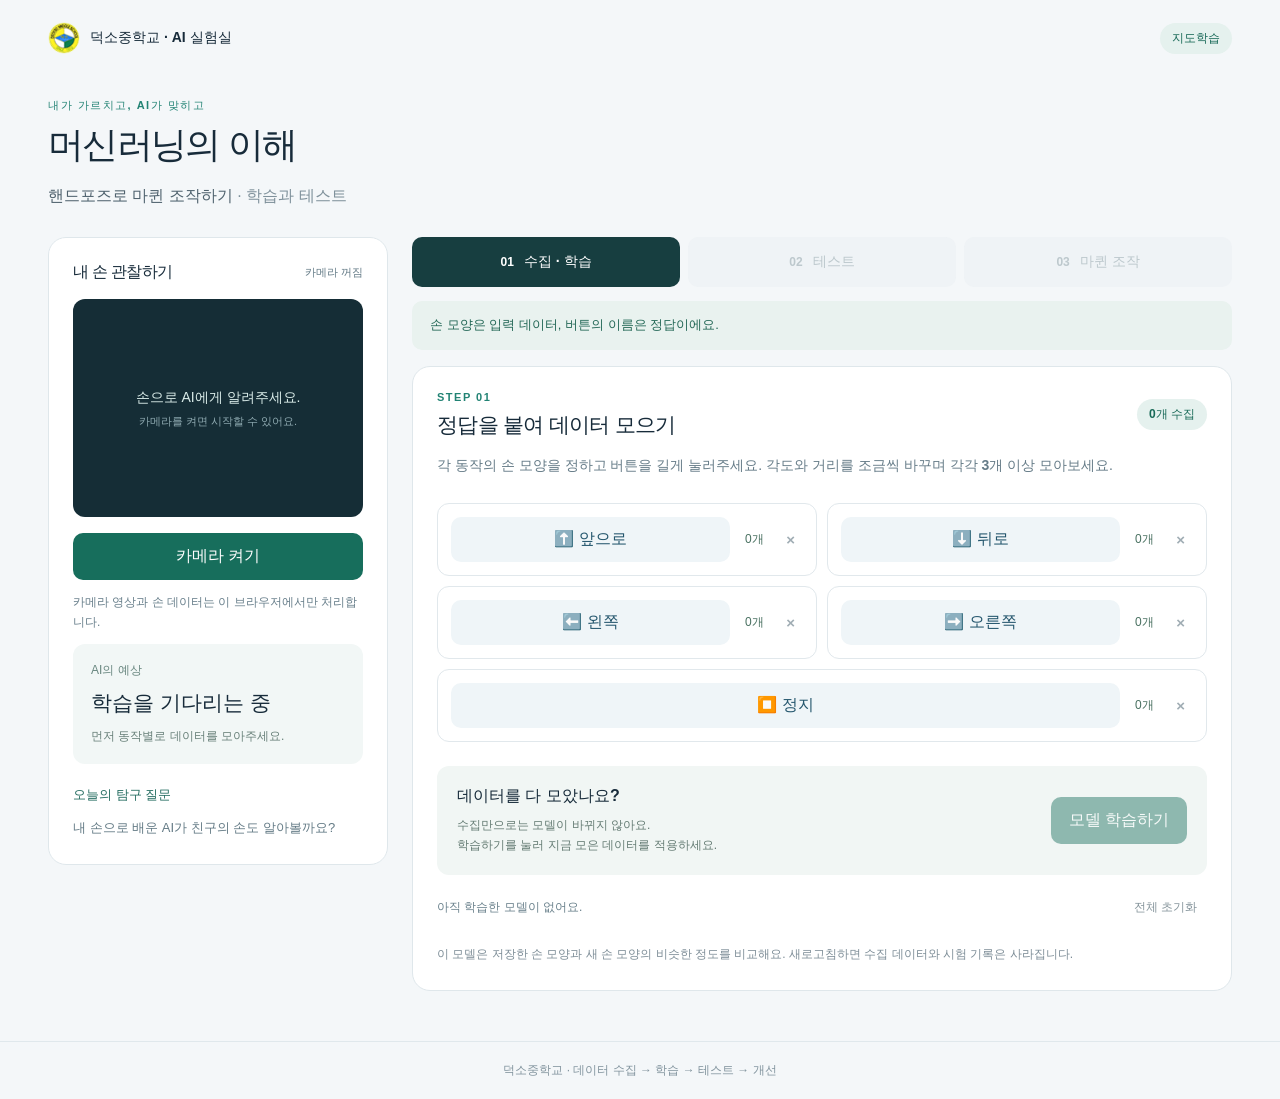
==== index.html @ 1fb64fad "Build supervised learning lab with separate training and testing" ====
<!doctype html>
<html lang="ko">
<head>
  <meta charset="utf-8"><meta name="viewport" content="width=device-width,initial-scale=1">
  <title>머신러닝의 이해 · 학습과 테스트</title>
  <link rel="icon" href="favicon.svg" type="image/svg+xml">
  <link rel="stylesheet" href="style.css">
</head>
<body>
<header><div class="brand"><img src="favicon.svg" alt="덕소중학교"><span>덕소중학교 · AI 실험실</span></div><span class="tag">지도학습</span></header>
<section class="intro"><p class="eyebrow">내가 가르치고, AI가 맞히고</p><h1>머신러닝의 이해</h1><p>핸드포즈로 마퀸 조작하기 <span>· 학습과 테스트</span></p></section>
<main>
  <aside class="camera-card">
    <div class="camera-heading"><h2>내 손 관찰하기</h2><span id="hand-status">카메라 꺼짐</span></div>
    <div class="camera"><video id="video" autoplay playsinline muted></video><canvas id="overlay" width="640" height="480"></canvas><div id="camera-placeholder">손으로 AI에게 알려주세요.<br><small>카메라를 켜면 시작할 수 있어요.</small></div></div>
    <button id="camera-start" class="primary">카메라 켜기</button>
    <p id="camera-status" role="status">카메라 영상과 손 데이터는 이 브라우저에서만 처리합니다.</p>
    <div class="prediction"><span>AI의 예상</span><strong id="prediction">학습을 기다리는 중</strong><small id="prediction-note">먼저 동작별로 데이터를 모아주세요.</small></div>
    <div class="tip"><b>오늘의 탐구 질문</b><p>내 손으로 배운 AI가 친구의 손도 알아볼까요?</p></div>
  </aside>
  <section class="workspace">
    <nav class="steps" aria-label="수업 단계"><button id="tab-learn" aria-current="step">01 <span>수집 · 학습</span></button><button id="tab-test" disabled>02 <span>테스트</span></button><button id="tab-robot" disabled>03 <span>마퀸 조작</span></button></nav>
    <div id="notice" role="status" aria-live="polite">손 모양은 입력 데이터, 버튼의 이름은 정답이에요.</div>
    <section id="panel-learn" class="panel">
      <div class="section-title"><div><p class="eyebrow">STEP 01</p><h2>정답을 붙여 데이터 모으기</h2></div><span id="total" class="pill">0개 수집</span></div>
      <p class="description">각 동작의 손 모양을 정하고 버튼을 길게 눌러주세요. 각도와 거리를 조금씩 바꾸며 <b>각각 3개 이상</b> 모아보세요.</p>
      <div id="gesture-grid" class="gesture-grid"></div>
      <div class="train-box"><div><h3>데이터를 다 모았나요?</h3><p>수집만으로는 모델이 바뀌지 않아요.<br>학습하기를 눌러 지금 모은 데이터를 적용하세요.</p></div><button id="train" class="primary" disabled>모델 학습하기</button></div>
      <div class="bottom-line"><span id="model-status">아직 학습한 모델이 없어요.</span><button id="reset" class="text-button">전체 초기화</button></div>
      <p class="footnote">이 모델은 저장한 손 모양과 새 손 모양의 비슷한 정도를 비교해요. 새로고침하면 수집 데이터와 시험 기록은 사라집니다.</p>
    </section>
    <section id="panel-test" class="panel" hidden>
      <div class="section-title"><div><p class="eyebrow">STEP 02</p><h2>처음 보는 손으로 시험하기</h2></div><span class="pill">학습 데이터에 추가 안 됨</span></div>
      <p class="description">친구에게 손을 보여달라고 해보세요. <b>실제 정답</b>을 선택한 다음 시험 기록을 남겨요. 테스트 중에는 로봇이 움직이지 않아요.</p>
      <label for="expected">이번 손 모양의 실제 정답</label><select id="expected"></select>
      <button id="record" class="primary">현재 손으로 1회 시험하기</button>
      <div class="score"><div><span>현재 모델 정답률</span><strong id="accuracy">—</strong></div><p id="score-detail">아직 시험 기록이 없어요.</p></div>
      <div class="table-wrap"><table><caption>시험 기록 · 최근 10회</caption><thead><tr><th>모델</th><th>실제 정답</th><th>AI 예상</th><th>결과</th></tr></thead><tbody id="test-results"></tbody></table></div>
      <button id="improve" class="secondary">데이터 보완하고 다시 학습하기</button>
      <div id="history" class="footnote"></div>
    </section>
    <section id="panel-robot" class="panel" hidden>
      <p class="eyebrow">STEP 03</p><h2>학습한 모델로 마퀸 움직이기</h2>
      <p class="description">테스트한 손 모양을 로봇 명령으로 보내보세요. 마이크로비트에 <a href="MICROBIT_MAKECODE.md">MakeCode 프로그램</a>이 설치되어 있어야 해요.</p>
      <p id="bluetooth-status" class="connection" role="status">기기 연결 대기 중</p>
      <div class="actions"><button id="connect" class="secondary">기기 연결</button><button id="disconnect" class="secondary" disabled>연결 해제</button></div>
      <div class="actions"><button id="robot-start" class="primary" disabled>마퀸 조작 시작</button><button id="robot-stop" class="danger">정지</button></div>
      <p id="robot-status" role="status">조작 시작을 누르기 전에는 명령을 보내지 않아요.</p>
      <p class="footnote">학습·테스트로 돌아가거나 손이 보이지 않으면 정지 명령을 보냅니다. 블루투스 연결은 유지하며 다시 학습할 수 있어요.</p>
    </section>
  </section>
</main>
<footer>덕소중학교 · 데이터 수집 → 학습 → 테스트 → 개선</footer>
<script src="model.js"></script><script type="module" src="app.js"></script>
</body></html>
---- style.css ----
:root{font-family:ui-sans-serif,-apple-system,BlinkMacSystemFont,"Apple SD Gothic Neo","Malgun Gothic",sans-serif;color:#172b3a;background:#f4f7f9;font-synthesis:none}*{box-sizing:border-box}body{margin:0}button,select{font:inherit}button{cursor:pointer;border:0;border-radius:10px;padding:13px 18px;font-weight:700;transition:background .15s}button:disabled{opacity:.45;cursor:not-allowed}button:focus-visible,select:focus-visible{outline:3px solid #eba52f;outline-offset:3px}[hidden]{display:none!important}header{max-width:1240px;margin:auto;padding:22px 28px;display:flex;justify-content:space-between;align-items:center}.brand{display:flex;align-items:center;gap:10px;font-size:14px;font-weight:700}.brand img{width:32px;height:32px}.tag,.pill{background:#e5f1ee;color:#196a58;padding:7px 12px;border-radius:30px;font-size:12px;font-weight:700}.intro{max-width:1240px;margin:22px auto 30px;padding:0 28px}.eyebrow{font-size:11px!important;font-weight:800;letter-spacing:1.5px;color:#228374!important;margin:0 0 8px!important}h1{font-size:36px;letter-spacing:-1.7px;margin:0 0 10px}h2{font-size:21px;letter-spacing:-.7px;margin:0}h3{font-size:16px;margin:0 0 8px}.intro>p:last-child{font-size:16px;color:#4f626e}.intro span{color:#7f919b}main{max-width:1240px;margin:auto;padding:0 28px 50px;display:grid;grid-template-columns:340px minmax(0,1fr);gap:24px;align-items:start}.camera-card,.panel{background:white;border:1px solid #dfe7eb;border-radius:18px;padding:24px}.camera-card{position:sticky;top:20px}.camera-heading{display:flex;justify-content:space-between;align-items:center;margin-bottom:16px}.camera-heading h2{font-size:16px}.camera-heading span{font-size:11px;color:#627985}.camera{aspect-ratio:4/3;position:relative;border-radius:12px;overflow:hidden;background:#152d36;margin-bottom:16px}video,canvas{width:100%;height:100%;position:absolute;inset:0;object-fit:cover;transform:scaleX(-1)}#camera-placeholder{position:absolute;inset:0;display:grid;align-content:center;text-align:center;color:#d9ebe8;font-size:14px;line-height:1.9}#camera-placeholder small{color:#8ea9b0;font-size:11px}#camera-start{width:100%}#camera-status{font-size:12px;line-height:1.7;color:#687f8b;min-height:40px}.primary{background:#176e5c;color:white}.primary:hover:not(:disabled){background:#0d5748}.secondary{background:#edf3f5;color:#304d5e}.danger{background:#fff0ec;color:#ba4635}.prediction{background:#f2f7f6;border-radius:12px;padding:18px;display:flex;flex-direction:column;gap:10px}.prediction>span{font-size:12px;color:#68867f}.prediction strong{font-size:21px}.prediction small{font-size:12px;color:#688079;line-height:1.6}.tip{padding-top:22px;font-size:13px}.tip b{color:#256d61}.tip p{color:#647b86;line-height:1.7;margin-bottom:0}.steps{display:flex;gap:8px;margin-bottom:14px}.steps button{flex:1;background:#e8eef1;color:#7a8e97;display:flex;gap:10px;align-items:center;justify-content:center;font-size:12px;padding:16px 9px}.steps button span{font-size:14px}.steps [aria-current]{background:#173e40;color:white}#notice{padding:14px 18px;background:#e9f2ef;border-radius:10px;font-size:13px;color:#246857;margin-bottom:16px;line-height:1.6}.section-title{display:flex;justify-content:space-between;align-items:center;gap:12px}.description{font-size:14px;color:#667c88;line-height:1.85;margin:14px 0 24px;word-break:keep-all}.gesture-grid{display:grid;grid-template-columns:1fr 1fr;gap:10px}.gesture-card{border:1px solid #e1e8ec;border-radius:12px;padding:13px;display:flex;align-items:center;gap:8px}.gesture-card:last-child{grid-column:1/-1}.collect{background:#eff5f8;color:#24566d;flex:1;touch-action:none;user-select:none;padding:12px 6px;white-space:nowrap}.collect.collecting{background:#b7e5d4}.sample-count{font-size:12px;min-width:32px;text-align:center;color:#487060}.delete{background:transparent;padding:8px;color:#a0adb4;font-size:15px}.train-box{margin-top:24px;padding:20px;background:#f1f6f4;border-radius:12px;display:flex;align-items:center;gap:16px;justify-content:space-between}.train-box p{font-size:12px;line-height:1.7;color:#657c74;margin:0}.train-box button{white-space:nowrap}.bottom-line{display:flex;align-items:center;justify-content:space-between;margin-top:14px;font-size:12px;color:#69808b}.text-button{background:none;color:#85949b;font-size:12px;padding:10px}.footnote{font-size:12px;color:#7d8d97;line-height:1.8;margin:18px 0 0}label{font-size:13px;font-weight:700;display:block;margin-bottom:10px}select{padding:13px;border:1px solid #cbd8de;border-radius:8px;background:white;margin-right:8px;color:#203e4e;max-width:100%}.score{margin:24px 0;background:#edf5f2;border-radius:12px;padding:22px;display:flex;align-items:center;justify-content:space-between;gap:20px}.score span{font-size:12px;color:#58796e}.score strong{display:block;font-size:38px;color:#176e5c;margin-top:8px}.score p{font-size:13px;color:#58796e}.table-wrap{overflow:auto;margin:20px 0}table{width:100%;border-collapse:collapse;font-size:12px;text-align:left;white-space:nowrap}caption{text-align:left;margin-bottom:12px;color:#67808c}th,td{padding:12px 8px;border-bottom:1px solid #e8eef1}th{color:#7c8f98;font-weight:500}.correct{color:#19765e}.incorrect{color:#c35742}.actions{display:flex;gap:10px;margin:18px 0}.actions button{flex:1}.connection{padding:18px;background:#f0f5f7;border-radius:10px;font-size:14px}#robot-status{font-size:14px;line-height:1.7;color:#587480}a{color:#176e5c}footer{text-align:center;font-size:12px;color:#82949e;padding:20px;border-top:1px solid #e0e8ec}@media(max-width:940px){main{grid-template-columns:290px minmax(0,1fr);gap:16px}.camera-card,.panel{padding:18px}.gesture-grid{grid-template-columns:1fr}.gesture-card:last-child{grid-column:auto}.train-box{flex-direction:column;align-items:stretch}.section-title{align-items:flex-start;flex-direction:column}}@media(max-width:680px){header{padding:16px}.intro{padding:0 16px;margin:16px 0 24px}h1{font-size:30px}main{grid-template-columns:1fr;padding:0 16px 30px}.camera-card{position:static}.camera{max-height:280px}.steps button{gap:6px}.steps button span{font-size:12px}.gesture-grid{grid-template-columns:1fr 1fr}.gesture-card:last-child{grid-column:1/-1}.section-title{flex-direction:row}.section-title .pill{max-width:125px}.collect{font-size:12px}.gesture-card{padding:8px;gap:3px}.score{padding:16px}.score p{max-width:160px}#record{margin-top:12px}}
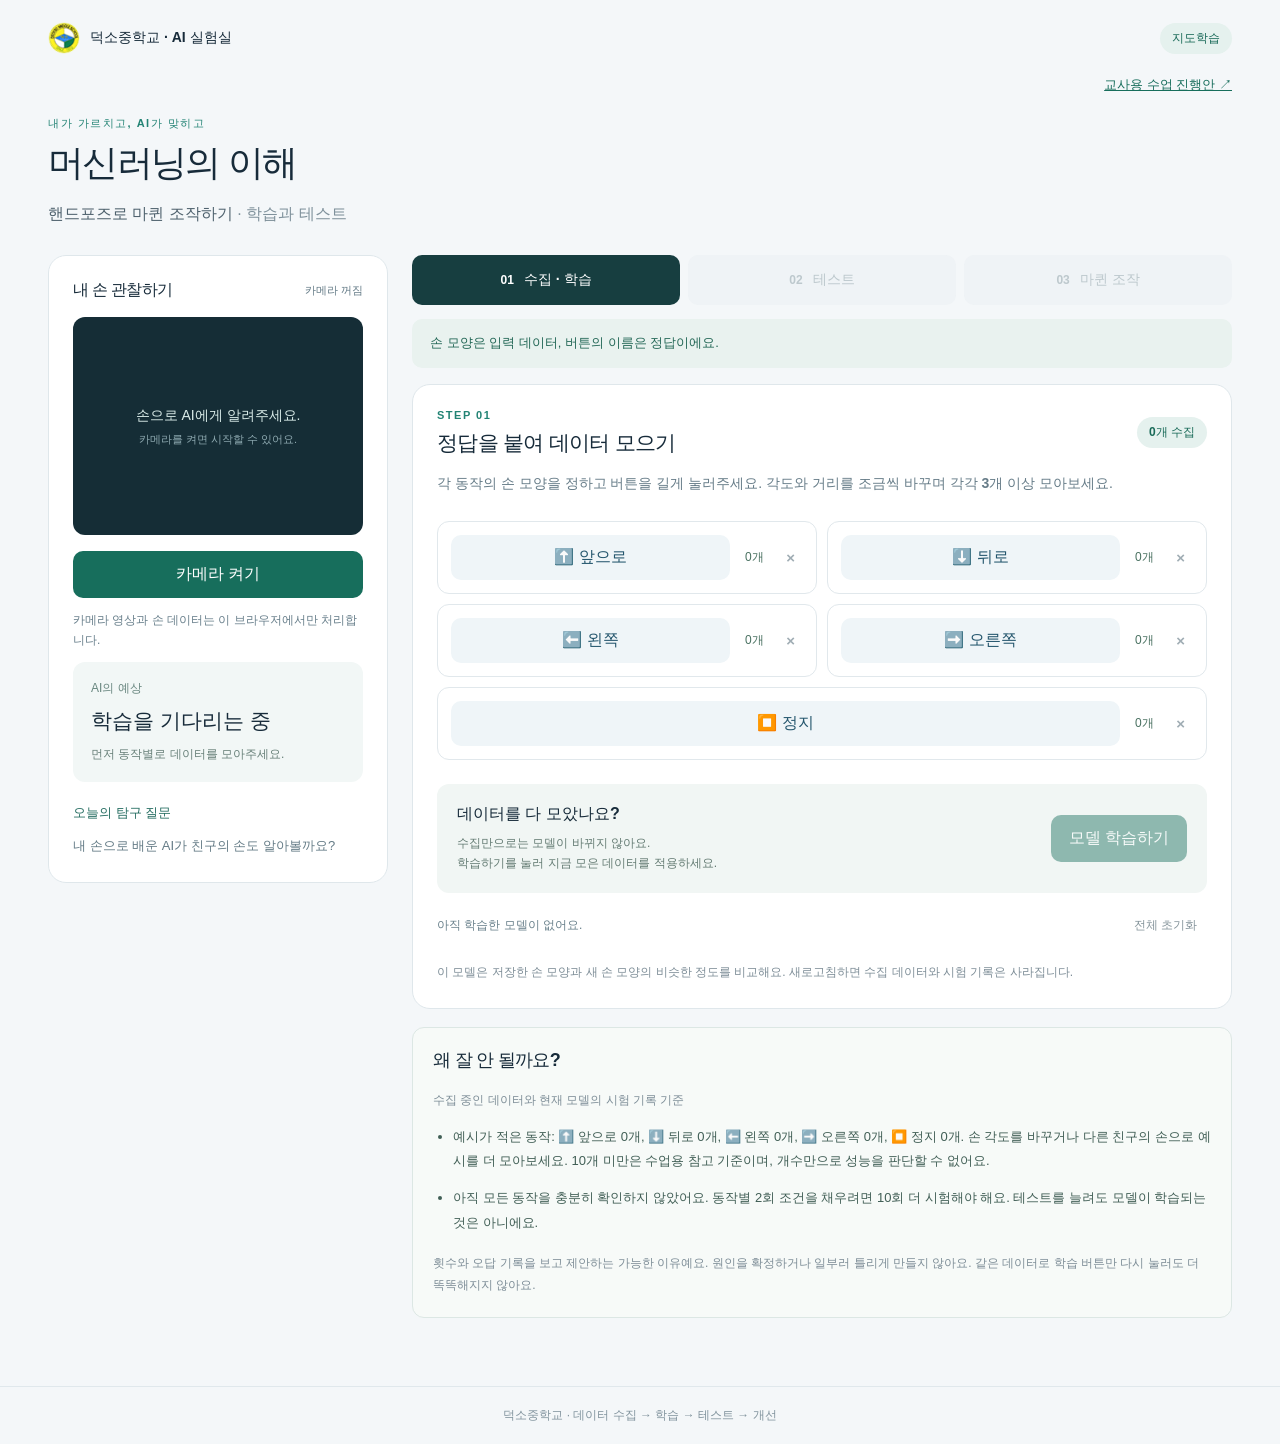
==== commit dfbcd657: "Require per-gesture tests and add learning feedback and lesson guide" ====
--- a/index.html
+++ b/index.html
@@ -8,6 +8,7 @@
 </head>
 <body>
 <header><div class="brand"><img src="favicon.svg" alt="덕소중학교"><span>덕소중학교 · AI 실험실</span></div><span class="tag">지도학습</span></header>
+<div class="guide-link"><a href="teacher-guide.html">교사용 수업 진행안 ↗</a></div>
 <section class="intro"><p class="eyebrow">내가 가르치고, AI가 맞히고</p><h1>머신러닝의 이해</h1><p>핸드포즈로 마퀸 조작하기 <span>· 학습과 테스트</span></p></section>
 <main>
   <aside class="camera-card">
@@ -32,10 +33,12 @@
     <section id="panel-test" class="panel" hidden>
       <div class="section-title"><div><p class="eyebrow">STEP 02</p><h2>처음 보는 손으로 시험하기</h2></div><span class="pill">학습 데이터에 추가 안 됨</span></div>
       <p class="description">친구에게 손을 보여달라고 해보세요. <b>실제 정답</b>을 선택한 다음 시험 기록을 남겨요. 테스트 중에는 로봇이 움직이지 않아요.</p>
+      <div class="test-checklist"><h3 id="test-progress"></h3><div id="test-counts"></div><p id="unlock-status"></p><p class="footnote">같은 손을 연속 클릭하기보다 손을 내렸다가 각도·사람을 바꿔 한 번씩 시험해요.</p></div>
       <label for="expected">이번 손 모양의 실제 정답</label><select id="expected"></select>
       <button id="record" class="primary">현재 손으로 1회 시험하기</button>
       <div class="score"><div><span>현재 모델 정답률</span><strong id="accuracy">—</strong></div><p id="score-detail">아직 시험 기록이 없어요.</p></div>
       <div class="table-wrap"><table><caption>시험 기록 · 최근 10회</caption><thead><tr><th>모델</th><th>실제 정답</th><th>AI 예상</th><th>결과</th></tr></thead><tbody id="test-results"></tbody></table></div>
+      <button id="go-robot" class="primary" disabled>마퀸 조작으로 이동</button>
       <button id="improve" class="secondary">데이터 보완하고 다시 학습하기</button>
       <div id="history" class="footnote"></div>
     </section>
@@ -48,6 +51,11 @@
       <p id="robot-status" role="status">조작 시작을 누르기 전에는 명령을 보내지 않아요.</p>
       <p class="footnote">학습·테스트로 돌아가거나 손이 보이지 않으면 정지 명령을 보냅니다. 블루투스 연결은 유지하며 다시 학습할 수 있어요.</p>
     </section>
+    <section class="feedback-card" aria-label="데이터와 오답 살펴보기">
+      <h2>왜 잘 안 될까요?</h2><p id="feedback-source" class="footnote"></p>
+      <ul id="feedback-list"></ul>
+      <p class="footnote">횟수와 오답 기록을 보고 제안하는 가능한 이유예요. 원인을 확정하거나 일부러 틀리게 만들지 않아요. 같은 데이터로 학습 버튼만 다시 눌러도 더 똑똑해지지 않아요.</p>
+    </section>
   </section>
 </main>
 <footer>덕소중학교 · 데이터 수집 → 학습 → 테스트 → 개선</footer>
--- a/style.css
+++ b/style.css
@@ -1 +1,3 @@
 :root{font-family:ui-sans-serif,-apple-system,BlinkMacSystemFont,"Apple SD Gothic Neo","Malgun Gothic",sans-serif;color:#172b3a;background:#f4f7f9;font-synthesis:none}*{box-sizing:border-box}body{margin:0}button,select{font:inherit}button{cursor:pointer;border:0;border-radius:10px;padding:13px 18px;font-weight:700;transition:background .15s}button:disabled{opacity:.45;cursor:not-allowed}button:focus-visible,select:focus-visible{outline:3px solid #eba52f;outline-offset:3px}[hidden]{display:none!important}header{max-width:1240px;margin:auto;padding:22px 28px;display:flex;justify-content:space-between;align-items:center}.brand{display:flex;align-items:center;gap:10px;font-size:14px;font-weight:700}.brand img{width:32px;height:32px}.tag,.pill{background:#e5f1ee;color:#196a58;padding:7px 12px;border-radius:30px;font-size:12px;font-weight:700}.intro{max-width:1240px;margin:22px auto 30px;padding:0 28px}.eyebrow{font-size:11px!important;font-weight:800;letter-spacing:1.5px;color:#228374!important;margin:0 0 8px!important}h1{font-size:36px;letter-spacing:-1.7px;margin:0 0 10px}h2{font-size:21px;letter-spacing:-.7px;margin:0}h3{font-size:16px;margin:0 0 8px}.intro>p:last-child{font-size:16px;color:#4f626e}.intro span{color:#7f919b}main{max-width:1240px;margin:auto;padding:0 28px 50px;display:grid;grid-template-columns:340px minmax(0,1fr);gap:24px;align-items:start}.camera-card,.panel{background:white;border:1px solid #dfe7eb;border-radius:18px;padding:24px}.camera-card{position:sticky;top:20px}.camera-heading{display:flex;justify-content:space-between;align-items:center;margin-bottom:16px}.camera-heading h2{font-size:16px}.camera-heading span{font-size:11px;color:#627985}.camera{aspect-ratio:4/3;position:relative;border-radius:12px;overflow:hidden;background:#152d36;margin-bottom:16px}video,canvas{width:100%;height:100%;position:absolute;inset:0;object-fit:cover;transform:scaleX(-1)}#camera-placeholder{position:absolute;inset:0;display:grid;align-content:center;text-align:center;color:#d9ebe8;font-size:14px;line-height:1.9}#camera-placeholder small{color:#8ea9b0;font-size:11px}#camera-start{width:100%}#camera-status{font-size:12px;line-height:1.7;color:#687f8b;min-height:40px}.primary{background:#176e5c;color:white}.primary:hover:not(:disabled){background:#0d5748}.secondary{background:#edf3f5;color:#304d5e}.danger{background:#fff0ec;color:#ba4635}.prediction{background:#f2f7f6;border-radius:12px;padding:18px;display:flex;flex-direction:column;gap:10px}.prediction>span{font-size:12px;color:#68867f}.prediction strong{font-size:21px}.prediction small{font-size:12px;color:#688079;line-height:1.6}.tip{padding-top:22px;font-size:13px}.tip b{color:#256d61}.tip p{color:#647b86;line-height:1.7;margin-bottom:0}.steps{display:flex;gap:8px;margin-bottom:14px}.steps button{flex:1;background:#e8eef1;color:#7a8e97;display:flex;gap:10px;align-items:center;justify-content:center;font-size:12px;padding:16px 9px}.steps button span{font-size:14px}.steps [aria-current]{background:#173e40;color:white}#notice{padding:14px 18px;background:#e9f2ef;border-radius:10px;font-size:13px;color:#246857;margin-bottom:16px;line-height:1.6}.section-title{display:flex;justify-content:space-between;align-items:center;gap:12px}.description{font-size:14px;color:#667c88;line-height:1.85;margin:14px 0 24px;word-break:keep-all}.gesture-grid{display:grid;grid-template-columns:1fr 1fr;gap:10px}.gesture-card{border:1px solid #e1e8ec;border-radius:12px;padding:13px;display:flex;align-items:center;gap:8px}.gesture-card:last-child{grid-column:1/-1}.collect{background:#eff5f8;color:#24566d;flex:1;touch-action:none;user-select:none;padding:12px 6px;white-space:nowrap}.collect.collecting{background:#b7e5d4}.sample-count{font-size:12px;min-width:32px;text-align:center;color:#487060}.delete{background:transparent;padding:8px;color:#a0adb4;font-size:15px}.train-box{margin-top:24px;padding:20px;background:#f1f6f4;border-radius:12px;display:flex;align-items:center;gap:16px;justify-content:space-between}.train-box p{font-size:12px;line-height:1.7;color:#657c74;margin:0}.train-box button{white-space:nowrap}.bottom-line{display:flex;align-items:center;justify-content:space-between;margin-top:14px;font-size:12px;color:#69808b}.text-button{background:none;color:#85949b;font-size:12px;padding:10px}.footnote{font-size:12px;color:#7d8d97;line-height:1.8;margin:18px 0 0}label{font-size:13px;font-weight:700;display:block;margin-bottom:10px}select{padding:13px;border:1px solid #cbd8de;border-radius:8px;background:white;margin-right:8px;color:#203e4e;max-width:100%}.score{margin:24px 0;background:#edf5f2;border-radius:12px;padding:22px;display:flex;align-items:center;justify-content:space-between;gap:20px}.score span{font-size:12px;color:#58796e}.score strong{display:block;font-size:38px;color:#176e5c;margin-top:8px}.score p{font-size:13px;color:#58796e}.table-wrap{overflow:auto;margin:20px 0}table{width:100%;border-collapse:collapse;font-size:12px;text-align:left;white-space:nowrap}caption{text-align:left;margin-bottom:12px;color:#67808c}th,td{padding:12px 8px;border-bottom:1px solid #e8eef1}th{color:#7c8f98;font-weight:500}.correct{color:#19765e}.incorrect{color:#c35742}.actions{display:flex;gap:10px;margin:18px 0}.actions button{flex:1}.connection{padding:18px;background:#f0f5f7;border-radius:10px;font-size:14px}#robot-status{font-size:14px;line-height:1.7;color:#587480}a{color:#176e5c}footer{text-align:center;font-size:12px;color:#82949e;padding:20px;border-top:1px solid #e0e8ec}@media(max-width:940px){main{grid-template-columns:290px minmax(0,1fr);gap:16px}.camera-card,.panel{padding:18px}.gesture-grid{grid-template-columns:1fr}.gesture-card:last-child{grid-column:auto}.train-box{flex-direction:column;align-items:stretch}.section-title{align-items:flex-start;flex-direction:column}}@media(max-width:680px){header{padding:16px}.intro{padding:0 16px;margin:16px 0 24px}h1{font-size:30px}main{grid-template-columns:1fr;padding:0 16px 30px}.camera-card{position:static}.camera{max-height:280px}.steps button{gap:6px}.steps button span{font-size:12px}.gesture-grid{grid-template-columns:1fr 1fr}.gesture-card:last-child{grid-column:1/-1}.section-title{flex-direction:row}.section-title .pill{max-width:125px}.collect{font-size:12px}.gesture-card{padding:8px;gap:3px}.score{padding:16px}.score p{max-width:160px}#record{margin-top:12px}}
+
+.guide-link{max-width:1240px;margin:0 auto;padding:0 28px;text-align:right;font-size:13px}.test-checklist,.feedback-card{padding:20px;border:1px solid #dce7e4;border-radius:12px;background:#f7faf8;margin:18px 0}.test-checklist p{font-size:13px;line-height:1.8;color:#547265}#test-counts{display:flex;flex-wrap:wrap;gap:8px;margin:14px 0}.pending{background:#edf0f2;color:#627782}.feedback-card h2{font-size:18px}.feedback-card ul{padding-left:20px;font-size:13px;line-height:1.9;color:#405e55}.feedback-card li+li{margin-top:12px}#go-robot{margin:0 8px 10px 0}.lesson-guide{display:block;max-width:880px;background:white;border-radius:16px;padding:32px;margin-bottom:40px}.lesson-guide h2{margin-top:32px}.lesson-guide h3{margin-top:24px}.lesson-guide p,.lesson-guide li{line-height:1.9;color:#425d6b}.lesson-guide table{white-space:normal;font-size:14px}.lesson-guide blockquote{border-left:4px solid #228374;padding:12px 20px;background:#edf6f2;margin:20px 0}.lesson-guide a{font-weight:700}@media print{header,.guide-link,footer{display:none}.lesson-guide{margin:0;padding:0;max-width:none;border:0}.lesson-guide h2,.lesson-guide h3{break-after:avoid}body{background:white}}
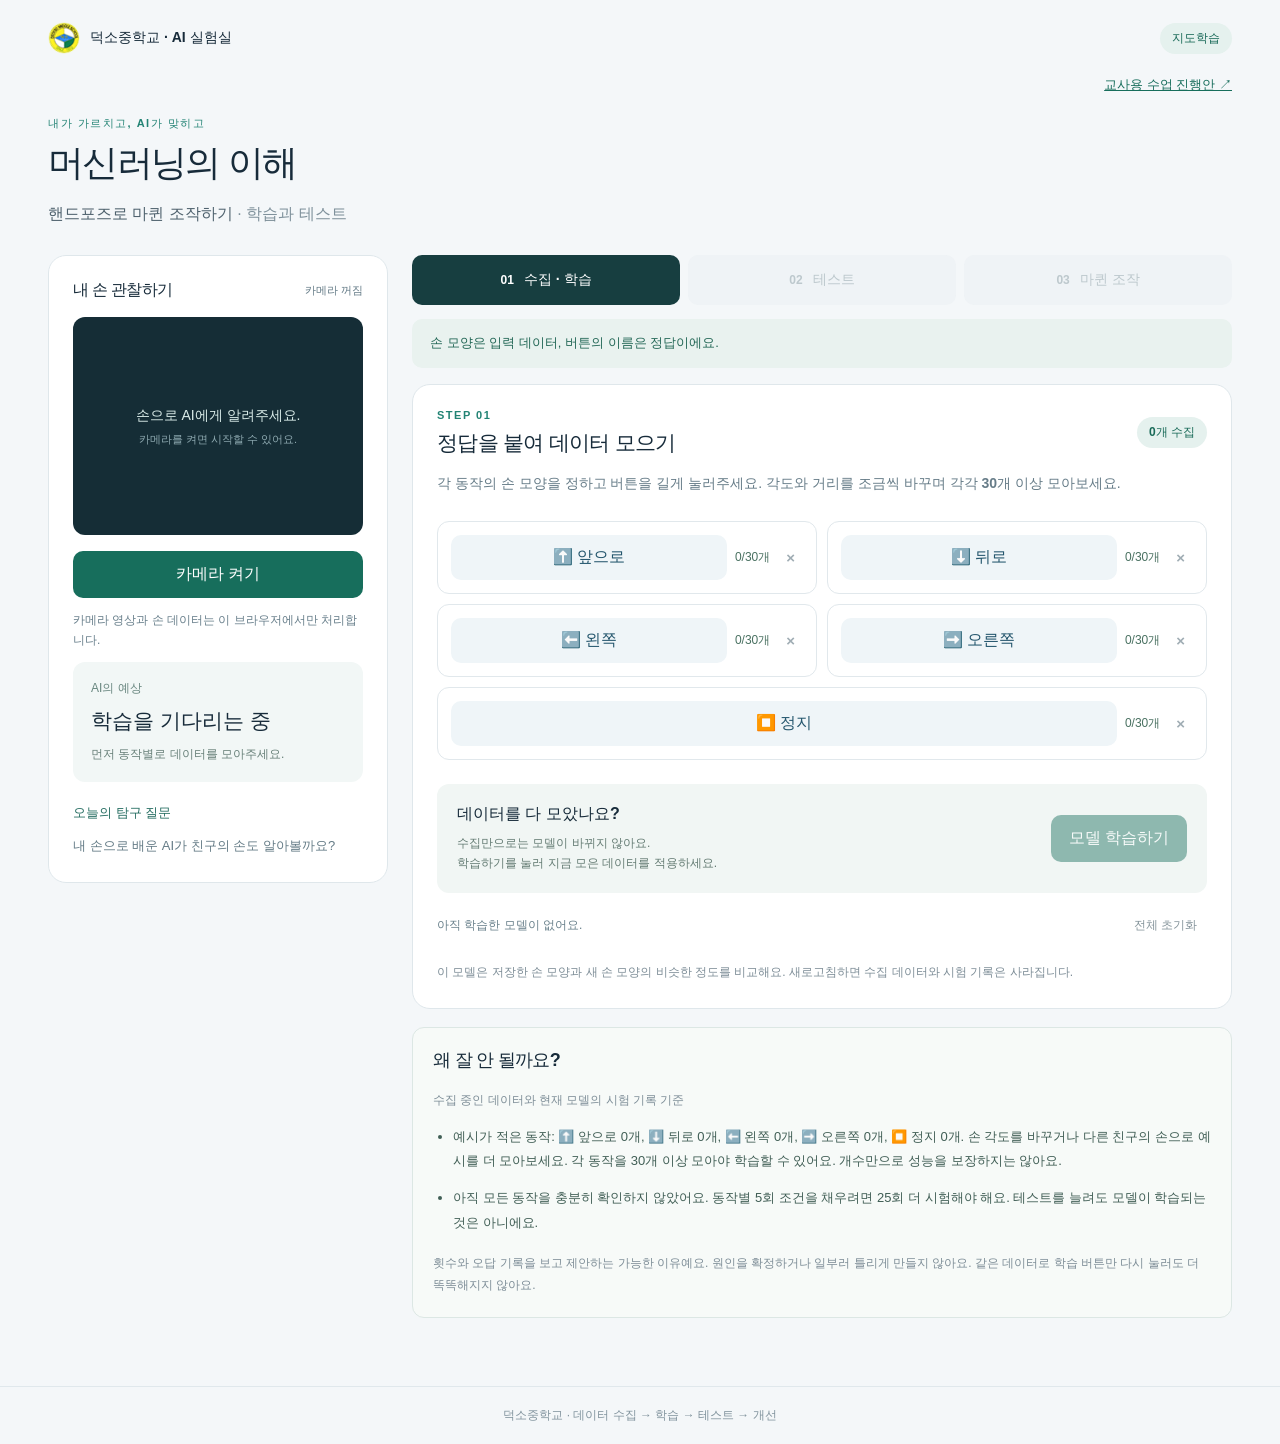
==== commit 7afa8348: "Require 30 samples and five tests above 80 percent per gesture" ====
--- a/index.html
+++ b/index.html
@@ -24,7 +24,7 @@
     <div id="notice" role="status" aria-live="polite">손 모양은 입력 데이터, 버튼의 이름은 정답이에요.</div>
     <section id="panel-learn" class="panel">
       <div class="section-title"><div><p class="eyebrow">STEP 01</p><h2>정답을 붙여 데이터 모으기</h2></div><span id="total" class="pill">0개 수집</span></div>
-      <p class="description">각 동작의 손 모양을 정하고 버튼을 길게 눌러주세요. 각도와 거리를 조금씩 바꾸며 <b>각각 3개 이상</b> 모아보세요.</p>
+      <p class="description">각 동작의 손 모양을 정하고 버튼을 길게 눌러주세요. 각도와 거리를 조금씩 바꾸며 <b>각각 30개 이상</b> 모아보세요.</p>
       <div id="gesture-grid" class="gesture-grid"></div>
       <div class="train-box"><div><h3>데이터를 다 모았나요?</h3><p>수집만으로는 모델이 바뀌지 않아요.<br>학습하기를 눌러 지금 모은 데이터를 적용하세요.</p></div><button id="train" class="primary" disabled>모델 학습하기</button></div>
       <div class="bottom-line"><span id="model-status">아직 학습한 모델이 없어요.</span><button id="reset" class="text-button">전체 초기화</button></div>
@@ -49,7 +49,7 @@
       <div class="actions"><button id="connect" class="secondary">기기 연결</button><button id="disconnect" class="secondary" disabled>연결 해제</button></div>
       <div class="actions"><button id="robot-start" class="primary" disabled>마퀸 조작 시작</button><button id="robot-stop" class="danger">정지</button></div>
       <p id="robot-status" role="status">조작 시작을 누르기 전에는 명령을 보내지 않아요.</p>
-      <p class="footnote">학습·테스트로 돌아가거나 손이 보이지 않으면 정지 명령을 보냅니다. 블루투스 연결은 유지하며 다시 학습할 수 있어요.</p>
+      <p class="footnote">손이 보이지 않을 때는 정지 명령을 보내며 조작 모드는 유지해요. 손이 다시 보이면 자동으로 조작을 이어갑니다. 학습·테스트로 돌아가면 조작을 중지하며 연결은 유지해요.</p>
     </section>
     <section class="feedback-card" aria-label="데이터와 오답 살펴보기">
       <h2>왜 잘 안 될까요?</h2><p id="feedback-source" class="footnote"></p>
